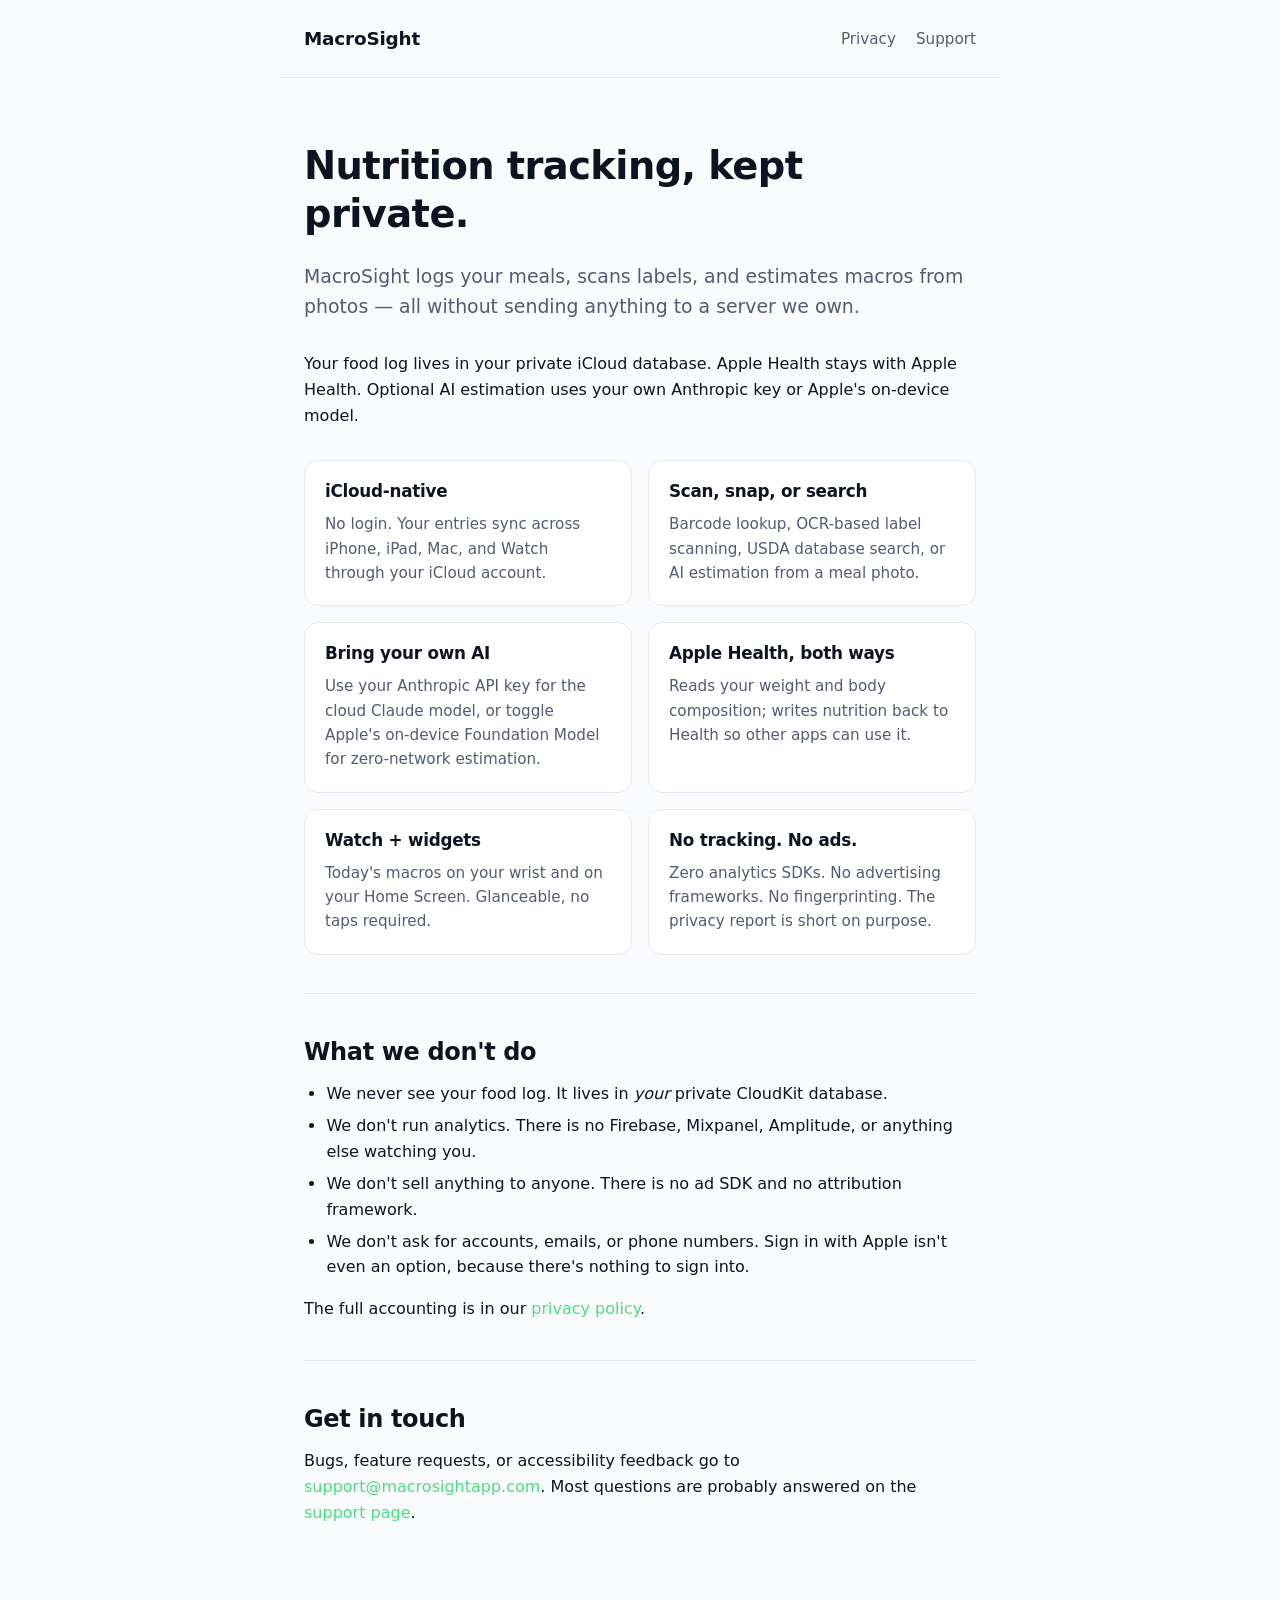
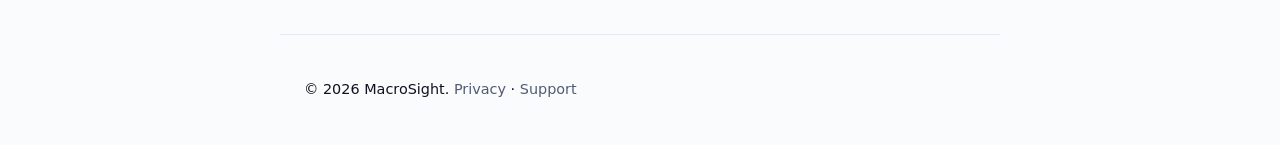
==== public/index.html @ 4f088472 "Move site files into public/ so wrangler can detect the asset directory Wrangler 4 rejects "./" as t" ====
<!DOCTYPE html>
<html lang="en">
<head>
  <meta charset="utf-8">
  <meta name="viewport" content="width=device-width, initial-scale=1">
  <title>MacroSight — Nutrition tracking that respects your privacy</title>
  <meta name="description" content="MacroSight is a private, AI-assisted nutrition tracker for iPhone, iPad, Mac, and Apple Watch. Your data stays in your iCloud account.">
  <link rel="canonical" href="https://macrosightapp.github.io/">
  <link rel="stylesheet" href="style.css">
  <meta name="theme-color" content="#0a0e1a">
  <meta property="og:title" content="MacroSight">
  <meta property="og:description" content="Private, AI-assisted nutrition tracking for Apple devices.">
  <meta property="og:type" content="website">
  <meta property="og:url" content="https://macrosightapp.github.io/">
</head>
<body>
  <header class="site">
    <a href="/" class="brand">MacroSight</a>
    <nav>
      <a href="/privacy.html">Privacy</a>
      <a href="/support.html">Support</a>
    </nav>
  </header>

  <main>
    <h1>Nutrition tracking, kept private.</h1>
    <p class="lede">MacroSight logs your meals, scans labels, and estimates macros from photos — all without sending anything to a server we own.</p>

    <p>Your food log lives in your private iCloud database. Apple Health stays with Apple Health. Optional AI estimation uses your own Anthropic key or Apple's on-device model.</p>

    <div class="feature-grid" role="list">
      <div class="feature" role="listitem">
        <h3>iCloud-native</h3>
        <p>No login. Your entries sync across iPhone, iPad, Mac, and Watch through your iCloud account.</p>
      </div>
      <div class="feature" role="listitem">
        <h3>Scan, snap, or search</h3>
        <p>Barcode lookup, OCR-based label scanning, USDA database search, or AI estimation from a meal photo.</p>
      </div>
      <div class="feature" role="listitem">
        <h3>Bring your own AI</h3>
        <p>Use your Anthropic API key for the cloud Claude model, or toggle Apple's on-device Foundation Model for zero-network estimation.</p>
      </div>
      <div class="feature" role="listitem">
        <h3>Apple Health, both ways</h3>
        <p>Reads your weight and body composition; writes nutrition back to Health so other apps can use it.</p>
      </div>
      <div class="feature" role="listitem">
        <h3>Watch + widgets</h3>
        <p>Today's macros on your wrist and on your Home Screen. Glanceable, no taps required.</p>
      </div>
      <div class="feature" role="listitem">
        <h3>No tracking. No ads.</h3>
        <p>Zero analytics SDKs. No advertising frameworks. No fingerprinting. The privacy report is short on purpose.</p>
      </div>
    </div>

    <hr>

    <h2>What we don't do</h2>
    <ul>
      <li>We never see your food log. It lives in <em>your</em> private CloudKit database.</li>
      <li>We don't run analytics. There is no Firebase, Mixpanel, Amplitude, or anything else watching you.</li>
      <li>We don't sell anything to anyone. There is no ad SDK and no attribution framework.</li>
      <li>We don't ask for accounts, emails, or phone numbers. Sign in with Apple isn't even an option, because there's nothing to sign into.</li>
    </ul>

    <p>The full accounting is in our <a href="/privacy.html">privacy policy</a>.</p>

    <hr>

    <h2>Get in touch</h2>
    <p>Bugs, feature requests, or accessibility feedback go to <a href="mailto:support@macrosightapp.com">support@macrosightapp.com</a>. Most questions are probably answered on the <a href="/support.html">support page</a>.</p>
  </main>

  <footer>
    <p>&copy; 2026 MacroSight. <a href="/privacy.html">Privacy</a> · <a href="/support.html">Support</a></p>
  </footer>
</body>
</html>
---- public/style.css ----
/* MacroSight site — minimal, clean, accessible */

:root {
  --bg: #0a0e1a;
  --surface: #131826;
  --surface-2: #1c2238;
  --text: #e8ebf3;
  --text-muted: #9aa3bd;
  --text-faint: #6a7390;
  --accent: #4ade80;
  --accent-2: #22d3ee;
  --border: #232a40;
  --max: 720px;
  --radius: 14px;
}

@media (prefers-color-scheme: light) {
  :root {
    --bg: #fafbfc;
    --surface: #ffffff;
    --surface-2: #f4f6fa;
    --text: #0e1322;
    --text-muted: #515b73;
    --text-faint: #8089a3;
    --border: #e5e8f0;
  }
}

* { box-sizing: border-box; }

html { scroll-behavior: smooth; }

body {
  margin: 0;
  font-family: -apple-system, BlinkMacSystemFont, "SF Pro Text", "Inter", system-ui, sans-serif;
  background: var(--bg);
  color: var(--text);
  line-height: 1.6;
  -webkit-font-smoothing: antialiased;
  text-rendering: optimizeLegibility;
}

a {
  color: var(--accent);
  text-decoration: none;
  border-bottom: 1px solid transparent;
  transition: border-color 120ms ease;
}
a:hover, a:focus-visible { border-bottom-color: var(--accent); }
a:focus-visible { outline: 2px solid var(--accent); outline-offset: 2px; border-radius: 2px; }

main { max-width: var(--max); margin: 0 auto; padding: 48px 24px 96px; }

header.site {
  display: flex;
  align-items: center;
  justify-content: space-between;
  max-width: var(--max);
  margin: 0 auto;
  padding: 24px;
  border-bottom: 1px solid var(--border);
}

header.site .brand {
  font-weight: 700;
  font-size: 1.15rem;
  color: var(--text);
  border: none;
  letter-spacing: -0.01em;
}

header.site nav { display: flex; gap: 20px; }
header.site nav a {
  color: var(--text-muted);
  font-size: 0.95rem;
  border: none;
}
header.site nav a:hover, header.site nav a:focus-visible { color: var(--text); }

h1, h2, h3, h4 {
  color: var(--text);
  letter-spacing: -0.015em;
  line-height: 1.25;
  margin: 1.8em 0 0.6em;
}
h1 { font-size: 2.4rem; margin-top: 0.4em; }
h2 { font-size: 1.5rem; }
h3 { font-size: 1.2rem; }

p { margin: 0.8em 0; color: var(--text); }

.lede {
  font-size: 1.18rem;
  color: var(--text-muted);
  margin: 0.4em 0 1.6em;
}

.meta {
  font-size: 0.9rem;
  color: var(--text-faint);
  margin: 0.4em 0 2em;
}

ul, ol { margin: 0.6em 0 1em; padding-left: 1.4em; }
li { margin: 0.4em 0; }

hr { border: none; border-top: 1px solid var(--border); margin: 2.4em 0; }

code {
  font-family: ui-monospace, "SF Mono", Menlo, monospace;
  font-size: 0.9em;
  background: var(--surface-2);
  padding: 0.15em 0.4em;
  border-radius: 4px;
  color: var(--text);
}

.cta {
  display: inline-block;
  background: var(--accent);
  color: #06140d;
  padding: 12px 22px;
  border-radius: 999px;
  font-weight: 600;
  border: none;
  margin-top: 8px;
}
.cta:hover, .cta:focus-visible { background: #6ee895; border: none; }

.feature-grid {
  display: grid;
  grid-template-columns: repeat(auto-fit, minmax(220px, 1fr));
  gap: 16px;
  margin: 32px 0;
}

.feature {
  background: var(--surface);
  border: 1px solid var(--border);
  border-radius: var(--radius);
  padding: 20px;
}
.feature h3 { margin-top: 0; font-size: 1.05rem; }
.feature p { color: var(--text-muted); font-size: 0.95rem; margin: 0; }

footer {
  max-width: var(--max);
  margin: 0 auto;
  padding: 32px 24px;
  color: var(--text-faint);
  font-size: 0.9rem;
  border-top: 1px solid var(--border);
}
footer a { color: var(--text-muted); border: none; }
footer a:hover, footer a:focus-visible { color: var(--text); }

details {
  background: var(--surface);
  border: 1px solid var(--border);
  border-radius: var(--radius);
  padding: 14px 18px;
  margin: 10px 0;
}
details[open] { background: var(--surface-2); }
details summary {
  cursor: pointer;
  font-weight: 600;
  list-style: none;
  display: flex;
  align-items: center;
  justify-content: space-between;
}
details summary::-webkit-details-marker { display: none; }
details summary::after {
  content: "+";
  font-size: 1.4rem;
  font-weight: 300;
  color: var(--text-muted);
  transition: transform 200ms ease;
}
details[open] summary::after { content: "−"; }
details summary:focus-visible { outline: 2px solid var(--accent); outline-offset: 2px; border-radius: 4px; }
details > p, details > ul { margin-top: 12px; color: var(--text-muted); }
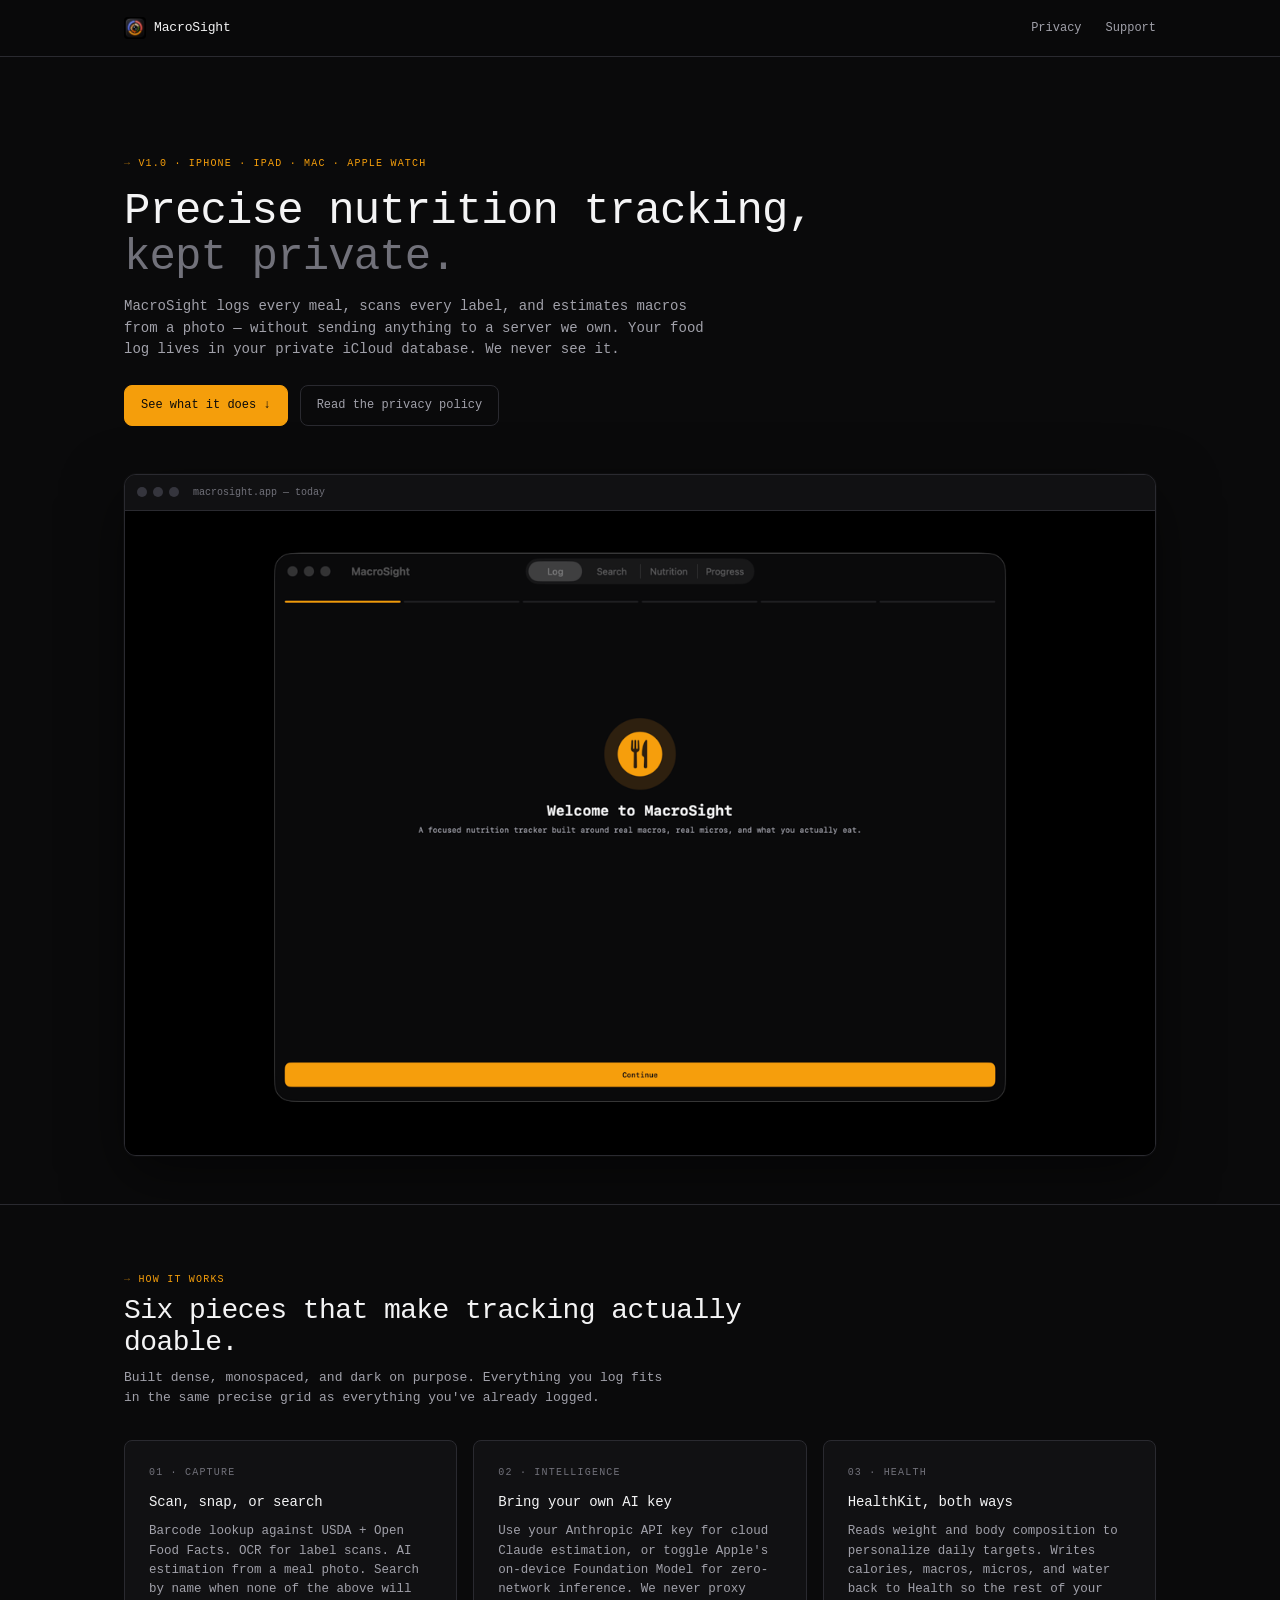
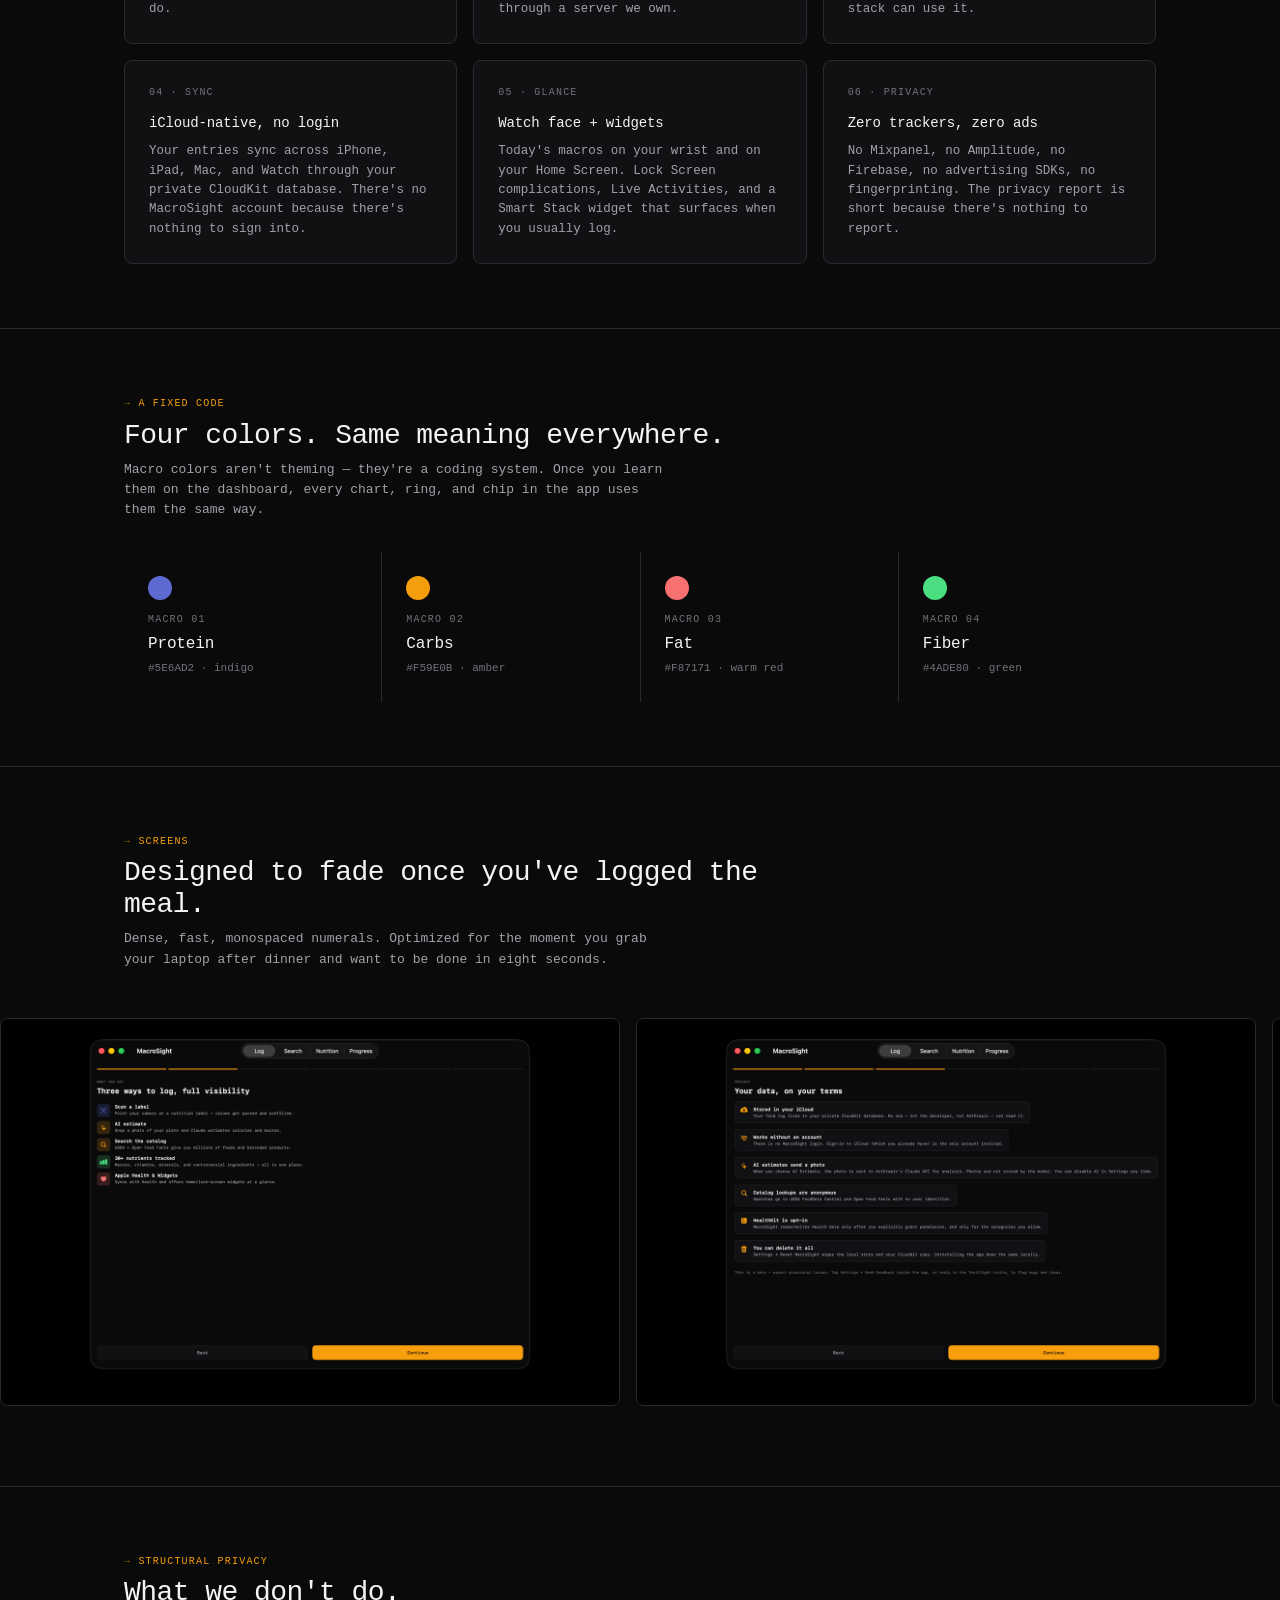
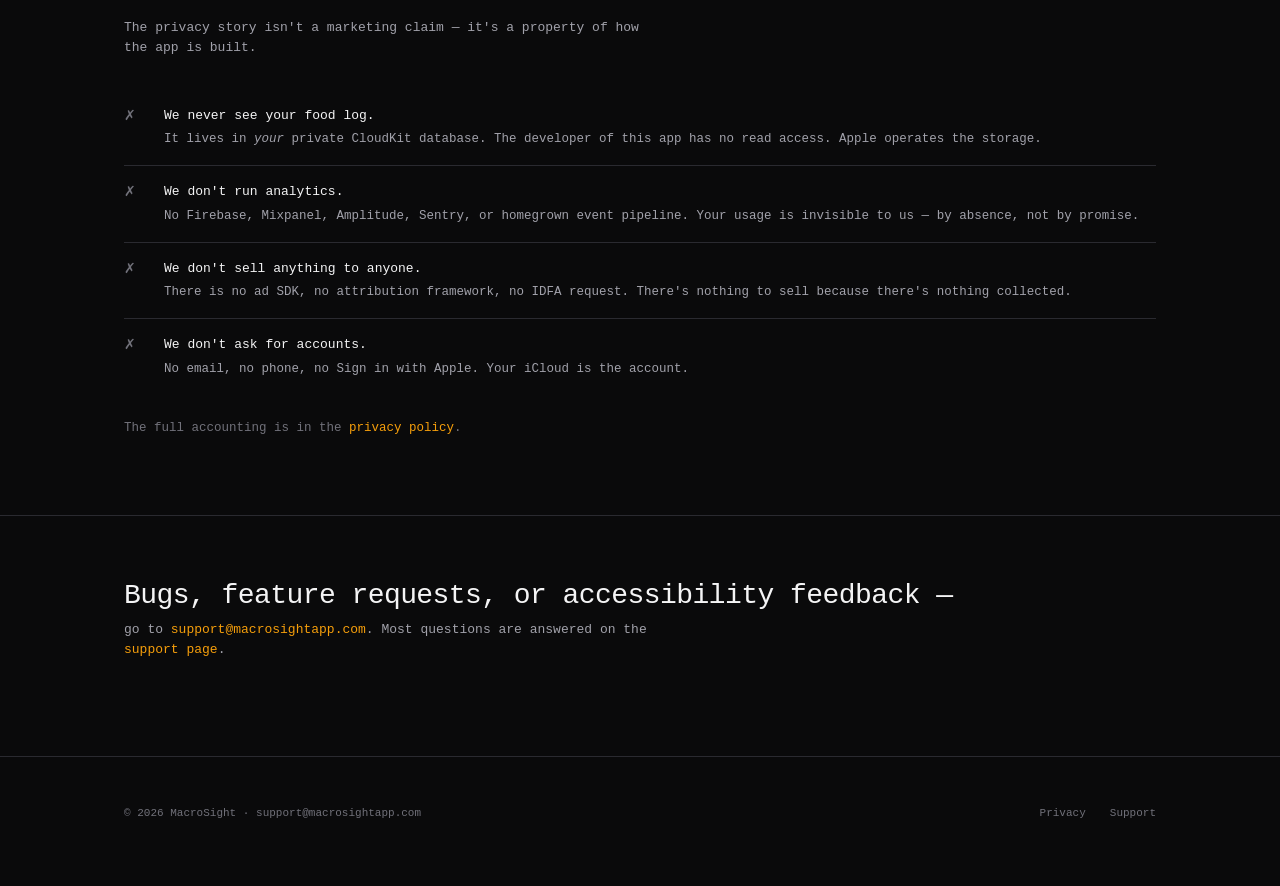
==== commit c8bdeefc: "Redesign macrosightapp.com landing, support, and privacy pages Replaces the basic HTML with a brand-" ====
--- a/public/index.html
+++ b/public/index.html
@@ -1,80 +1,201 @@
 <!DOCTYPE html>
 <html lang="en">
 <head>
-  <meta charset="utf-8">
-  <meta name="viewport" content="width=device-width, initial-scale=1">
-  <title>MacroSight — Nutrition tracking that respects your privacy</title>
-  <meta name="description" content="MacroSight is a private, AI-assisted nutrition tracker for iPhone, iPad, Mac, and Apple Watch. Your data stays in your iCloud account.">
-  <link rel="canonical" href="https://macrosightapp.github.io/">
-  <link rel="stylesheet" href="style.css">
-  <meta name="theme-color" content="#0a0e1a">
-  <meta property="og:title" content="MacroSight">
-  <meta property="og:description" content="Private, AI-assisted nutrition tracking for Apple devices.">
-  <meta property="og:type" content="website">
-  <meta property="og:url" content="https://macrosightapp.github.io/">
+<meta charset="utf-8">
+<meta name="viewport" content="width=device-width, initial-scale=1">
+<title>MacroSight — Precise nutrition tracking, kept private.</title>
+<meta name="description" content="MacroSight is a private, AI-assisted nutrition tracker for iPhone, iPad, Mac, and Apple Watch. Your food log lives in your iCloud — nowhere else.">
+<meta name="theme-color" content="#0A0A0B">
+<link rel="canonical" href="https://macrosightapp.com/">
+<link rel="icon" type="image/png" href="assets/icon.png">
+<meta property="og:title" content="MacroSight — Precise nutrition tracking, kept private.">
+<meta property="og:description" content="Private, AI-assisted nutrition tracking for Apple devices.">
+<meta property="og:image" content="https://macrosightapp.com/assets/mac-01.png">
+<meta property="og:url" content="https://macrosightapp.com/">
+<meta property="og:type" content="website">
+<meta name="twitter:card" content="summary_large_image">
+<link rel="stylesheet" href="style.css">
 </head>
 <body>
-  <header class="site">
-    <a href="/" class="brand">MacroSight</a>
-    <nav>
-      <a href="/privacy.html">Privacy</a>
-      <a href="/support.html">Support</a>
+
+<!-- ===== Header ===== -->
+<header class="site-header">
+  <div class="wrap">
+    <a class="brand" href="/">
+      <img src="assets/icon.png" alt="">
+      <span>MacroSight</span>
+    </a>
+    <nav class="nav" aria-label="Main">
+      <a href="privacy.html">Privacy</a>
+      <a href="support.html">Support</a>
     </nav>
-  </header>
-
-  <main>
-    <h1>Nutrition tracking, kept private.</h1>
-    <p class="lede">MacroSight logs your meals, scans labels, and estimates macros from photos — all without sending anything to a server we own.</p>
-
-    <p>Your food log lives in your private iCloud database. Apple Health stays with Apple Health. Optional AI estimation uses your own Anthropic key or Apple's on-device model.</p>
-
-    <div class="feature-grid" role="list">
-      <div class="feature" role="listitem">
-        <h3>iCloud-native</h3>
-        <p>No login. Your entries sync across iPhone, iPad, Mac, and Watch through your iCloud account.</p>
-      </div>
-      <div class="feature" role="listitem">
+  </div>
+</header>
+
+<!-- ===== Hero ===== -->
+<section class="hero">
+  <div class="wrap">
+    <span class="eyebrow">v1.0 · iPhone · iPad · Mac · Apple Watch</span>
+    <h1>Precise nutrition tracking,<br><span class="dim">kept private.</span></h1>
+    <p class="lede">MacroSight logs every meal, scans every label, and estimates macros from a photo — without sending anything to a server we own. Your food log lives in your private iCloud database. We never see it.</p>
+    <div class="cta-row">
+      <a class="btn btn-primary" href="#features">See what it does ↓</a>
+      <a class="btn btn-ghost" href="privacy.html">Read the privacy policy</a>
+    </div>
+    <div class="hero-art" aria-label="MacroSight dashboard on macOS">
+      <div class="tabbar">
+        <span class="dot"></span><span class="dot"></span><span class="dot"></span>
+        <span class="label">macrosight.app — today</span>
+      </div>
+      <img src="assets/mac-01.png" alt="MacroSight today view on macOS showing calorie and macro totals." loading="eager">
+    </div>
+  </div>
+</section>
+
+<!-- ===== Features ===== -->
+<section class="section" id="features">
+  <div class="wrap">
+    <div class="section-head">
+      <span class="eyebrow">how it works</span>
+      <h2>Six pieces that make tracking actually doable.</h2>
+      <p>Built dense, monospaced, and dark on purpose. Everything you log fits in the same precise grid as everything you've already logged.</p>
+    </div>
+
+    <div class="feature-grid">
+      <article class="feature">
+        <div class="index">01 · capture</div>
         <h3>Scan, snap, or search</h3>
-        <p>Barcode lookup, OCR-based label scanning, USDA database search, or AI estimation from a meal photo.</p>
-      </div>
-      <div class="feature" role="listitem">
-        <h3>Bring your own AI</h3>
-        <p>Use your Anthropic API key for the cloud Claude model, or toggle Apple's on-device Foundation Model for zero-network estimation.</p>
-      </div>
-      <div class="feature" role="listitem">
-        <h3>Apple Health, both ways</h3>
-        <p>Reads your weight and body composition; writes nutrition back to Health so other apps can use it.</p>
-      </div>
-      <div class="feature" role="listitem">
-        <h3>Watch + widgets</h3>
-        <p>Today's macros on your wrist and on your Home Screen. Glanceable, no taps required.</p>
-      </div>
-      <div class="feature" role="listitem">
-        <h3>No tracking. No ads.</h3>
-        <p>Zero analytics SDKs. No advertising frameworks. No fingerprinting. The privacy report is short on purpose.</p>
-      </div>
-    </div>
-
-    <hr>
-
-    <h2>What we don't do</h2>
-    <ul>
-      <li>We never see your food log. It lives in <em>your</em> private CloudKit database.</li>
-      <li>We don't run analytics. There is no Firebase, Mixpanel, Amplitude, or anything else watching you.</li>
-      <li>We don't sell anything to anyone. There is no ad SDK and no attribution framework.</li>
-      <li>We don't ask for accounts, emails, or phone numbers. Sign in with Apple isn't even an option, because there's nothing to sign into.</li>
-    </ul>
-
-    <p>The full accounting is in our <a href="/privacy.html">privacy policy</a>.</p>
-
-    <hr>
-
-    <h2>Get in touch</h2>
-    <p>Bugs, feature requests, or accessibility feedback go to <a href="mailto:support@macrosightapp.com">support@macrosightapp.com</a>. Most questions are probably answered on the <a href="/support.html">support page</a>.</p>
-  </main>
-
-  <footer>
-    <p>&copy; 2026 MacroSight. <a href="/privacy.html">Privacy</a> · <a href="/support.html">Support</a></p>
-  </footer>
+        <p>Barcode lookup against USDA + Open Food Facts. OCR for label scans. AI estimation from a meal photo. Search by name when none of the above will do.</p>
+      </article>
+
+      <article class="feature">
+        <div class="index">02 · intelligence</div>
+        <h3>Bring your own AI key</h3>
+        <p>Use your Anthropic API key for cloud Claude estimation, or toggle Apple's on-device Foundation Model for zero-network inference. We never proxy through a server we own.</p>
+      </article>
+
+      <article class="feature">
+        <div class="index">03 · health</div>
+        <h3>HealthKit, both ways</h3>
+        <p>Reads weight and body composition to personalize daily targets. Writes calories, macros, micros, and water back to Health so the rest of your stack can use it.</p>
+      </article>
+
+      <article class="feature">
+        <div class="index">04 · sync</div>
+        <h3>iCloud-native, no login</h3>
+        <p>Your entries sync across iPhone, iPad, Mac, and Watch through your private CloudKit database. There's no MacroSight account because there's nothing to sign into.</p>
+      </article>
+
+      <article class="feature">
+        <div class="index">05 · glance</div>
+        <h3>Watch face + widgets</h3>
+        <p>Today's macros on your wrist and on your Home Screen. Lock Screen complications, Live Activities, and a Smart Stack widget that surfaces when you usually log.</p>
+      </article>
+
+      <article class="feature">
+        <div class="index">06 · privacy</div>
+        <h3>Zero trackers, zero ads</h3>
+        <p>No Mixpanel, no Amplitude, no Firebase, no advertising SDKs, no fingerprinting. The privacy report is short because there's nothing to report.</p>
+      </article>
+    </div>
+  </div>
+</section>
+
+<!-- ===== Macro coding system ===== -->
+<section class="section">
+  <div class="wrap">
+    <div class="section-head">
+      <span class="eyebrow">a fixed code</span>
+      <h2>Four colors. Same meaning everywhere.</h2>
+      <p>Macro colors aren't theming — they're a coding system. Once you learn them on the dashboard, every chart, ring, and chip in the app uses them the same way.</p>
+    </div>
+
+    <div class="macros-grid">
+      <div class="macro">
+        <div class="swatch protein"></div>
+        <div class="label">macro 01</div>
+        <div class="name">Protein</div>
+        <div class="hex">#5E6AD2 · indigo</div>
+      </div>
+      <div class="macro">
+        <div class="swatch carbs"></div>
+        <div class="label">macro 02</div>
+        <div class="name">Carbs</div>
+        <div class="hex">#F59E0B · amber</div>
+      </div>
+      <div class="macro">
+        <div class="swatch fat"></div>
+        <div class="label">macro 03</div>
+        <div class="name">Fat</div>
+        <div class="hex">#F87171 · warm red</div>
+      </div>
+      <div class="macro">
+        <div class="swatch fiber"></div>
+        <div class="label">macro 04</div>
+        <div class="name">Fiber</div>
+        <div class="hex">#4ADE80 · green</div>
+      </div>
+    </div>
+  </div>
+</section>
+
+<!-- ===== Screenshot strip ===== -->
+<section class="section">
+  <div class="wrap">
+    <div class="section-head">
+      <span class="eyebrow">screens</span>
+      <h2>Designed to fade once you've logged the meal.</h2>
+      <p>Dense, fast, monospaced numerals. Optimized for the moment you grab your laptop after dinner and want to be done in eight seconds.</p>
+    </div>
+  </div>
+  <div class="shots-strip" aria-label="App screenshots">
+    <div class="shot"><img loading="lazy" src="assets/mac-02.png" alt="Meal detail with macro breakdown."></div>
+    <div class="shot"><img loading="lazy" src="assets/mac-03.png" alt="Weekly nutrition trends."></div>
+    <div class="shot"><img loading="lazy" src="assets/mac-04.png" alt="AI estimation flow from a meal photo."></div>
+    <div class="shot"><img loading="lazy" src="assets/mac-05.png" alt="Macro targets and goals."></div>
+    <div class="shot"><img loading="lazy" src="assets/mac-06.png" alt="Settings — AI provider and HealthKit."></div>
+    <div class="shot"><img loading="lazy" src="assets/mac-07.png" alt="Focus mode showing today's macros at a glance."></div>
+  </div>
+</section>
+
+<!-- ===== What we don't ===== -->
+<section class="section">
+  <div class="wrap">
+    <div class="section-head">
+      <span class="eyebrow">structural privacy</span>
+      <h2>What we don't do.</h2>
+      <p>The privacy story isn't a marketing claim — it's a property of how the app is built.</p>
+    </div>
+    <div class="dont">
+      <div class="row"><div class="x"></div><div><strong>We never see your food log.</strong><p>It lives in <em>your</em> private CloudKit database. The developer of this app has no read access. Apple operates the storage.</p></div></div>
+      <div class="row"><div class="x"></div><div><strong>We don't run analytics.</strong><p>No Firebase, Mixpanel, Amplitude, Sentry, or homegrown event pipeline. Your usage is invisible to us — by absence, not by promise.</p></div></div>
+      <div class="row"><div class="x"></div><div><strong>We don't sell anything to anyone.</strong><p>There is no ad SDK, no attribution framework, no IDFA request. There's nothing to sell because there's nothing collected.</p></div></div>
+      <div class="row"><div class="x"></div><div><strong>We don't ask for accounts.</strong><p>No email, no phone, no Sign in with Apple. Your iCloud is the account.</p></div></div>
+    </div>
+    <p style="margin-top: var(--sp24); color: var(--text3); font-size: 12.5px;">The full accounting is in the <a href="privacy.html">privacy policy</a>.</p>
+  </div>
+</section>
+
+<!-- ===== Final CTA ===== -->
+<section class="section">
+  <div class="wrap">
+    <div class="section-head" style="text-align: left; max-width: none;">
+      <h2 style="max-width: none;">Bugs, feature requests, or accessibility feedback —</h2>
+      <p>go to <a href="mailto:support@macrosightapp.com">support@macrosightapp.com</a>. Most questions are answered on the <a href="support.html">support page</a>.</p>
+    </div>
+  </div>
+</section>
+
+<!-- ===== Footer ===== -->
+<footer class="site-footer">
+  <div class="wrap">
+    <div>© 2026 MacroSight · <a href="mailto:support@macrosightapp.com">support@macrosightapp.com</a></div>
+    <div class="footer-links">
+      <a href="privacy.html">Privacy</a>
+      <a href="support.html">Support</a>
+    </div>
+  </div>
+</footer>
+
 </body>
 </html>
--- a/public/style.css
+++ b/public/style.css
@@ -1,183 +1,527 @@
-/* MacroSight site — minimal, clean, accessible */
+/* MacroSight — public site
+   Linear-inspired: dark-only, monospaced everywhere, single amber accent,
+   dense 4pt rhythm, no springs. Grounded in Branding/brand-kit.md. */
 
 :root {
-  --bg: #0a0e1a;
-  --surface: #131826;
-  --surface-2: #1c2238;
-  --text: #e8ebf3;
-  --text-muted: #9aa3bd;
-  --text-faint: #6a7390;
-  --accent: #4ade80;
-  --accent-2: #22d3ee;
-  --border: #232a40;
-  --max: 720px;
-  --radius: 14px;
-}
-
-@media (prefers-color-scheme: light) {
-  :root {
-    --bg: #fafbfc;
-    --surface: #ffffff;
-    --surface-2: #f4f6fa;
-    --text: #0e1322;
-    --text-muted: #515b73;
-    --text-faint: #8089a3;
-    --border: #e5e8f0;
-  }
+  /* Brand */
+  --accent:        #F59E0B;
+  --accent-dim:    rgba(245, 158, 11, 0.094);
+
+  /* Macro palette (semantic, fixed) */
+  --protein: #5E6AD2;
+  --carbs:   #F59E0B;
+  --fat:     #F87171;
+  --fiber:   #4ADE80;
+
+  /* Neutrals (dark-only canon) */
+  --bg:       #0A0A0B;
+  --bg2:      #111113;
+  --bg3:      #18181B;
+  --bg4:      #1F1F23;
+  --border1:  #2A2A30;
+  --border2:  #35353D;
+  --text3:    #71717A;
+  --text2:    #A1A1AA;
+  --text1:    #F4F4F5;
+
+  /* Type stack — mono everywhere */
+  --font-mono:
+    ui-monospace,
+    SFMono-Regular,
+    "SF Mono",
+    "JetBrains Mono",
+    "Geist Mono",
+    Menlo,
+    Consolas,
+    "Liberation Mono",
+    monospace;
+
+  /* Rhythm — dense 4pt */
+  --sp4: 4px;
+  --sp8: 8px;
+  --sp12: 12px;
+  --sp16: 16px;
+  --sp24: 24px;
+  --sp32: 32px;
+  --sp48: 48px;
+  --sp64: 64px;
+  --sp96: 96px;
+
+  --radius-s: 4px;
+  --radius:   8px;
+  --radius-l: 12px;
 }
 
 * { box-sizing: border-box; }
 
-html { scroll-behavior: smooth; }
-
-body {
+html, body {
   margin: 0;
-  font-family: -apple-system, BlinkMacSystemFont, "SF Pro Text", "Inter", system-ui, sans-serif;
+  padding: 0;
   background: var(--bg);
-  color: var(--text);
-  line-height: 1.6;
+  color: var(--text1);
+  font-family: var(--font-mono);
+  font-size: 13px;
+  line-height: 1.55;
   -webkit-font-smoothing: antialiased;
   text-rendering: optimizeLegibility;
 }
+
+body { overflow-x: hidden; }
 
 a {
   color: var(--accent);
   text-decoration: none;
-  border-bottom: 1px solid transparent;
-  transition: border-color 120ms ease;
-}
-a:hover, a:focus-visible { border-bottom-color: var(--accent); }
-a:focus-visible { outline: 2px solid var(--accent); outline-offset: 2px; border-radius: 2px; }
-
-main { max-width: var(--max); margin: 0 auto; padding: 48px 24px 96px; }
-
-header.site {
+  transition: color 120ms ease;
+}
+a:hover { color: var(--text1); }
+
+img { display: block; max-width: 100%; height: auto; }
+
+::selection { background: var(--accent); color: var(--bg); }
+
+/* ---- Layout ---- */
+
+.wrap {
+  width: 100%;
+  max-width: 1080px;
+  margin: 0 auto;
+  padding: 0 var(--sp24);
+}
+
+.section {
+  padding: var(--sp64) 0;
+  border-top: 1px solid var(--border1);
+}
+.section:first-of-type { border-top: 0; }
+
+/* ---- Header ---- */
+
+.site-header {
+  position: sticky;
+  top: 0;
+  z-index: 50;
+  background: color-mix(in oklab, var(--bg) 88%, transparent);
+  backdrop-filter: saturate(140%) blur(8px);
+  -webkit-backdrop-filter: saturate(140%) blur(8px);
+  border-bottom: 1px solid var(--border1);
+}
+.site-header .wrap {
   display: flex;
   align-items: center;
   justify-content: space-between;
-  max-width: var(--max);
-  margin: 0 auto;
-  padding: 24px;
-  border-bottom: 1px solid var(--border);
-}
-
-header.site .brand {
-  font-weight: 700;
-  font-size: 1.15rem;
-  color: var(--text);
-  border: none;
+  height: 56px;
+}
+.brand {
+  display: flex;
+  align-items: center;
+  gap: var(--sp8);
+  color: var(--text1);
+  font-weight: 500;
+  font-size: 13px;
   letter-spacing: -0.01em;
 }
-
-header.site nav { display: flex; gap: 20px; }
-header.site nav a {
-  color: var(--text-muted);
-  font-size: 0.95rem;
-  border: none;
-}
-header.site nav a:hover, header.site nav a:focus-visible { color: var(--text); }
-
-h1, h2, h3, h4 {
-  color: var(--text);
-  letter-spacing: -0.015em;
-  line-height: 1.25;
-  margin: 1.8em 0 0.6em;
-}
-h1 { font-size: 2.4rem; margin-top: 0.4em; }
-h2 { font-size: 1.5rem; }
-h3 { font-size: 1.2rem; }
-
-p { margin: 0.8em 0; color: var(--text); }
-
-.lede {
-  font-size: 1.18rem;
-  color: var(--text-muted);
-  margin: 0.4em 0 1.6em;
-}
-
-.meta {
-  font-size: 0.9rem;
-  color: var(--text-faint);
-  margin: 0.4em 0 2em;
-}
-
-ul, ol { margin: 0.6em 0 1em; padding-left: 1.4em; }
-li { margin: 0.4em 0; }
-
-hr { border: none; border-top: 1px solid var(--border); margin: 2.4em 0; }
-
-code {
-  font-family: ui-monospace, "SF Mono", Menlo, monospace;
-  font-size: 0.9em;
-  background: var(--surface-2);
-  padding: 0.15em 0.4em;
-  border-radius: 4px;
-  color: var(--text);
-}
-
-.cta {
+.brand img { width: 22px; height: 22px; border-radius: var(--radius-s); }
+.nav {
+  display: flex;
+  align-items: center;
+  gap: var(--sp24);
+}
+.nav a {
+  color: var(--text2);
+  font-size: 12px;
+  font-weight: 500;
+}
+.nav a:hover { color: var(--text1); }
+.nav a[aria-current="page"] { color: var(--accent); }
+@media (max-width: 520px) {
+  .nav { gap: var(--sp12); }
+}
+
+/* ---- Hero ---- */
+
+.hero {
+  padding: var(--sp96) 0 var(--sp48);
+  position: relative;
+  overflow: hidden;
+}
+.hero::before {
+  content: "";
+  position: absolute;
+  inset: 0;
+  background:
+    radial-gradient(800px 400px at 50% -20%, var(--accent-dim), transparent 60%);
+  pointer-events: none;
+  z-index: -1;
+}
+
+.eyebrow {
   display: inline-block;
+  font-size: 10px;
+  font-weight: 500;
+  letter-spacing: 0.12em;
+  text-transform: uppercase;
+  color: var(--accent);
+  margin-bottom: var(--sp16);
+}
+.eyebrow::before {
+  content: "→ ";
+  opacity: 0.6;
+}
+
+.hero h1 {
+  font-size: clamp(28px, 4.4vw, 44px);
+  font-weight: 500;
+  letter-spacing: -0.02em;
+  line-height: 1.05;
+  margin: 0 0 var(--sp16) 0;
+  max-width: 720px;
+}
+.hero h1 .dim { color: var(--text3); }
+
+.hero .lede {
+  font-size: 14px;
+  color: var(--text2);
+  max-width: 580px;
+  margin: 0 0 var(--sp24) 0;
+}
+
+.cta-row {
+  display: flex;
+  flex-wrap: wrap;
+  gap: var(--sp12);
+  align-items: center;
+  margin-bottom: var(--sp48);
+}
+
+.btn {
+  display: inline-flex;
+  align-items: center;
+  gap: var(--sp8);
+  padding: 10px var(--sp16);
+  border-radius: var(--radius);
+  font-family: var(--font-mono);
+  font-size: 12px;
+  font-weight: 500;
+  border: 1px solid transparent;
+  cursor: pointer;
+  transition: background 150ms ease, border-color 150ms ease, color 150ms ease;
+}
+.btn-primary {
   background: var(--accent);
-  color: #06140d;
-  padding: 12px 22px;
-  border-radius: 999px;
-  font-weight: 600;
-  border: none;
-  margin-top: 8px;
-}
-.cta:hover, .cta:focus-visible { background: #6ee895; border: none; }
+  color: var(--bg);
+  border-color: var(--accent);
+}
+.btn-primary:hover {
+  background: #F7B33B;
+  color: var(--bg);
+}
+.btn-ghost {
+  background: transparent;
+  color: var(--text2);
+  border-color: var(--border1);
+}
+.btn-ghost:hover {
+  color: var(--text1);
+  border-color: var(--border2);
+}
+
+/* Hero screenshot frame */
+.hero-art {
+  position: relative;
+  margin-top: var(--sp32);
+  border-radius: var(--radius-l);
+  border: 1px solid var(--border1);
+  overflow: hidden;
+  background: var(--bg2);
+  box-shadow:
+    0 0 0 1px rgba(255, 255, 255, 0.02),
+    0 20px 60px rgba(0, 0, 0, 0.5);
+}
+.hero-art img { display: block; width: 100%; }
+.hero-art .tabbar {
+  display: flex;
+  align-items: center;
+  gap: 6px;
+  padding: 10px 12px;
+  background: var(--bg2);
+  border-bottom: 1px solid var(--border1);
+  font-size: 10px;
+  color: var(--text3);
+}
+.hero-art .tabbar .dot {
+  width: 10px;
+  height: 10px;
+  border-radius: 50%;
+  background: var(--border2);
+}
+.hero-art .tabbar .label { margin-left: var(--sp8); }
+
+/* ---- Section head ---- */
+
+.section-head {
+  margin-bottom: var(--sp32);
+}
+.section-head .eyebrow { margin-bottom: var(--sp8); }
+.section-head h2 {
+  font-size: clamp(22px, 2.8vw, 28px);
+  font-weight: 500;
+  letter-spacing: -0.02em;
+  line-height: 1.15;
+  margin: 0 0 var(--sp8) 0;
+  max-width: 640px;
+}
+.section-head p {
+  font-size: 13px;
+  color: var(--text2);
+  max-width: 540px;
+  margin: 0;
+}
+
+/* ---- Feature grid ---- */
 
 .feature-grid {
   display: grid;
-  grid-template-columns: repeat(auto-fit, minmax(220px, 1fr));
-  gap: 16px;
-  margin: 32px 0;
-}
+  grid-template-columns: repeat(3, 1fr);
+  gap: var(--sp16);
+}
+@media (max-width: 860px) { .feature-grid { grid-template-columns: repeat(2, 1fr); } }
+@media (max-width: 560px) { .feature-grid { grid-template-columns: 1fr; } }
 
 .feature {
-  background: var(--surface);
-  border: 1px solid var(--border);
+  padding: var(--sp24);
+  background: var(--bg2);
+  border: 1px solid var(--border1);
   border-radius: var(--radius);
-  padding: 20px;
-}
-.feature h3 { margin-top: 0; font-size: 1.05rem; }
-.feature p { color: var(--text-muted); font-size: 0.95rem; margin: 0; }
-
-footer {
-  max-width: var(--max);
+  transition: border-color 150ms ease;
+}
+.feature:hover { border-color: var(--border2); }
+.feature .index {
+  font-size: 10px;
+  color: var(--text3);
+  letter-spacing: 0.12em;
+  text-transform: uppercase;
+  margin-bottom: var(--sp12);
+}
+.feature h3 {
+  font-size: 14px;
+  font-weight: 500;
+  letter-spacing: -0.01em;
+  margin: 0 0 var(--sp8) 0;
+  color: var(--text1);
+}
+.feature p {
+  font-size: 12.5px;
+  color: var(--text2);
+  margin: 0;
+  line-height: 1.55;
+}
+
+/* ---- Macro coding system ---- */
+
+.macros-grid {
+  display: grid;
+  grid-template-columns: repeat(4, 1fr);
+  gap: 1px;
+  background: var(--border1);
+  border-radius: var(--radius);
+  overflow: hidden;
+  margin-top: var(--sp24);
+}
+@media (max-width: 720px) { .macros-grid { grid-template-columns: repeat(2, 1fr); } }
+.macro {
+  padding: var(--sp24);
+  background: var(--bg);
+}
+.macro .swatch {
+  width: 24px;
+  height: 24px;
+  border-radius: 50%;
+  margin-bottom: var(--sp12);
+}
+.macro .swatch.protein { background: var(--protein); }
+.macro .swatch.carbs   { background: var(--carbs); }
+.macro .swatch.fat     { background: var(--fat); }
+.macro .swatch.fiber   { background: var(--fiber); }
+.macro .label {
+  font-size: 10px;
+  letter-spacing: 0.12em;
+  text-transform: uppercase;
+  color: var(--text3);
+  margin-bottom: var(--sp4);
+}
+.macro .name {
+  font-size: 16px;
+  font-weight: 500;
+  letter-spacing: -0.01em;
+  color: var(--text1);
+  margin-bottom: var(--sp4);
+}
+.macro .hex {
+  font-size: 11px;
+  color: var(--text3);
+}
+
+/* ---- Screenshot strip ---- */
+
+.shots-strip {
+  display: flex;
+  gap: var(--sp16);
+  overflow-x: auto;
+  padding: var(--sp16) var(--sp24);
+  scroll-snap-type: x mandatory;
+  -webkit-overflow-scrolling: touch;
+  margin: 0 calc(-1 * var(--sp24));
+}
+.shots-strip::-webkit-scrollbar { height: 6px; }
+.shots-strip::-webkit-scrollbar-thumb { background: var(--border2); border-radius: 999px; }
+.shot {
+  flex: 0 0 auto;
+  width: 620px;
+  scroll-snap-align: center;
+  border-radius: var(--radius);
+  overflow: hidden;
+  background: var(--bg2);
+  border: 1px solid var(--border1);
+}
+.shot img { display: block; width: 100%; height: auto; }
+@media (max-width: 720px) { .shot { width: 320px; } }
+
+/* ---- "What we don't" list ---- */
+
+.dont {
+  display: grid;
+  gap: 0;
+  margin-top: var(--sp24);
+}
+.dont .row {
+  display: grid;
+  grid-template-columns: 24px 1fr;
+  gap: var(--sp16);
+  padding: var(--sp16) 0;
+  border-bottom: 1px solid var(--border1);
+}
+.dont .row:last-child { border-bottom: 0; }
+.dont .x { color: var(--text3); font-size: 14px; }
+.dont .x::before { content: "✗"; }
+.dont strong { color: var(--text1); font-weight: 500; font-size: 13px; }
+.dont p { margin: var(--sp4) 0 0 0; color: var(--text2); font-size: 12.5px; }
+
+/* ---- Footer ---- */
+
+.site-footer {
+  padding: var(--sp48) 0 var(--sp64);
+  border-top: 1px solid var(--border1);
+  color: var(--text3);
+  font-size: 11px;
+}
+.site-footer .wrap {
+  display: flex;
+  justify-content: space-between;
+  align-items: center;
+  flex-wrap: wrap;
+  gap: var(--sp16);
+}
+.site-footer a { color: var(--text3); }
+.site-footer a:hover { color: var(--text1); }
+.footer-links { display: flex; gap: var(--sp24); }
+
+/* ---- Content pages ---- */
+
+.page-hero {
+  padding: var(--sp64) 0 var(--sp24);
+  border-bottom: 1px solid var(--border1);
+}
+.page-hero h1 {
+  font-size: clamp(24px, 3.2vw, 32px);
+  font-weight: 500;
+  letter-spacing: -0.02em;
+  margin: 0 0 var(--sp8) 0;
+}
+.page-hero .meta {
+  color: var(--text3);
+  font-size: 11px;
+  margin: 0;
+}
+
+.prose {
+  max-width: 720px;
   margin: 0 auto;
-  padding: 32px 24px;
-  color: var(--text-faint);
-  font-size: 0.9rem;
-  border-top: 1px solid var(--border);
-}
-footer a { color: var(--text-muted); border: none; }
-footer a:hover, footer a:focus-visible { color: var(--text); }
-
-details {
-  background: var(--surface);
-  border: 1px solid var(--border);
+  padding: var(--sp48) var(--sp24) var(--sp96);
+}
+.prose h2 {
+  font-size: 16px;
+  font-weight: 500;
+  letter-spacing: -0.01em;
+  color: var(--text1);
+  margin: var(--sp32) 0 var(--sp12) 0;
+  padding-top: var(--sp24);
+  border-top: 1px solid var(--border1);
+}
+.prose h2:first-of-type {
+  border-top: 0;
+  padding-top: 0;
+  margin-top: 0;
+}
+.prose p, .prose ul {
+  color: var(--text2);
+  font-size: 13px;
+  margin: 0 0 var(--sp12) 0;
+}
+.prose ul { padding-left: var(--sp16); }
+.prose li { margin: var(--sp4) 0; }
+.prose strong { color: var(--text1); font-weight: 500; }
+.prose em { color: var(--text1); font-style: normal; }
+.prose code {
+  font-size: 12px;
+  background: var(--bg3);
+  padding: 1px 6px;
+  border-radius: var(--radius-s);
+  border: 1px solid var(--border1);
+  color: var(--text1);
+}
+.prose details {
+  margin: var(--sp8) 0;
+  border: 1px solid var(--border1);
   border-radius: var(--radius);
-  padding: 14px 18px;
-  margin: 10px 0;
-}
-details[open] { background: var(--surface-2); }
-details summary {
+  background: var(--bg2);
+  overflow: hidden;
+}
+.prose summary {
   cursor: pointer;
-  font-weight: 600;
+  font-weight: 500;
+  font-size: 13px;
+  padding: var(--sp12) var(--sp16);
+  color: var(--text1);
   list-style: none;
-  display: flex;
-  align-items: center;
-  justify-content: space-between;
-}
-details summary::-webkit-details-marker { display: none; }
-details summary::after {
+  position: relative;
+  padding-right: 40px;
+}
+.prose summary::-webkit-details-marker { display: none; }
+.prose summary::after {
   content: "+";
-  font-size: 1.4rem;
-  font-weight: 300;
-  color: var(--text-muted);
-  transition: transform 200ms ease;
-}
-details[open] summary::after { content: "−"; }
-details summary:focus-visible { outline: 2px solid var(--accent); outline-offset: 2px; border-radius: 4px; }
-details > p, details > ul { margin-top: 12px; color: var(--text-muted); }
+  position: absolute;
+  right: var(--sp16);
+  top: 50%;
+  transform: translateY(-50%);
+  font-size: 16px;
+  color: var(--accent);
+}
+.prose details[open] summary::after { content: "−"; }
+.prose details > *:not(summary) {
+  padding: 0 var(--sp16) var(--sp12);
+}
+
+/* ---- Accessibility ---- */
+
+@media (prefers-reduced-motion: reduce) {
+  *, *::before, *::after {
+    animation-duration: 0.01ms !important;
+    transition-duration: 0.01ms !important;
+  }
+}
+
+:focus-visible {
+  outline: 2px solid var(--accent);
+  outline-offset: 2px;
+  border-radius: var(--radius-s);
+}
